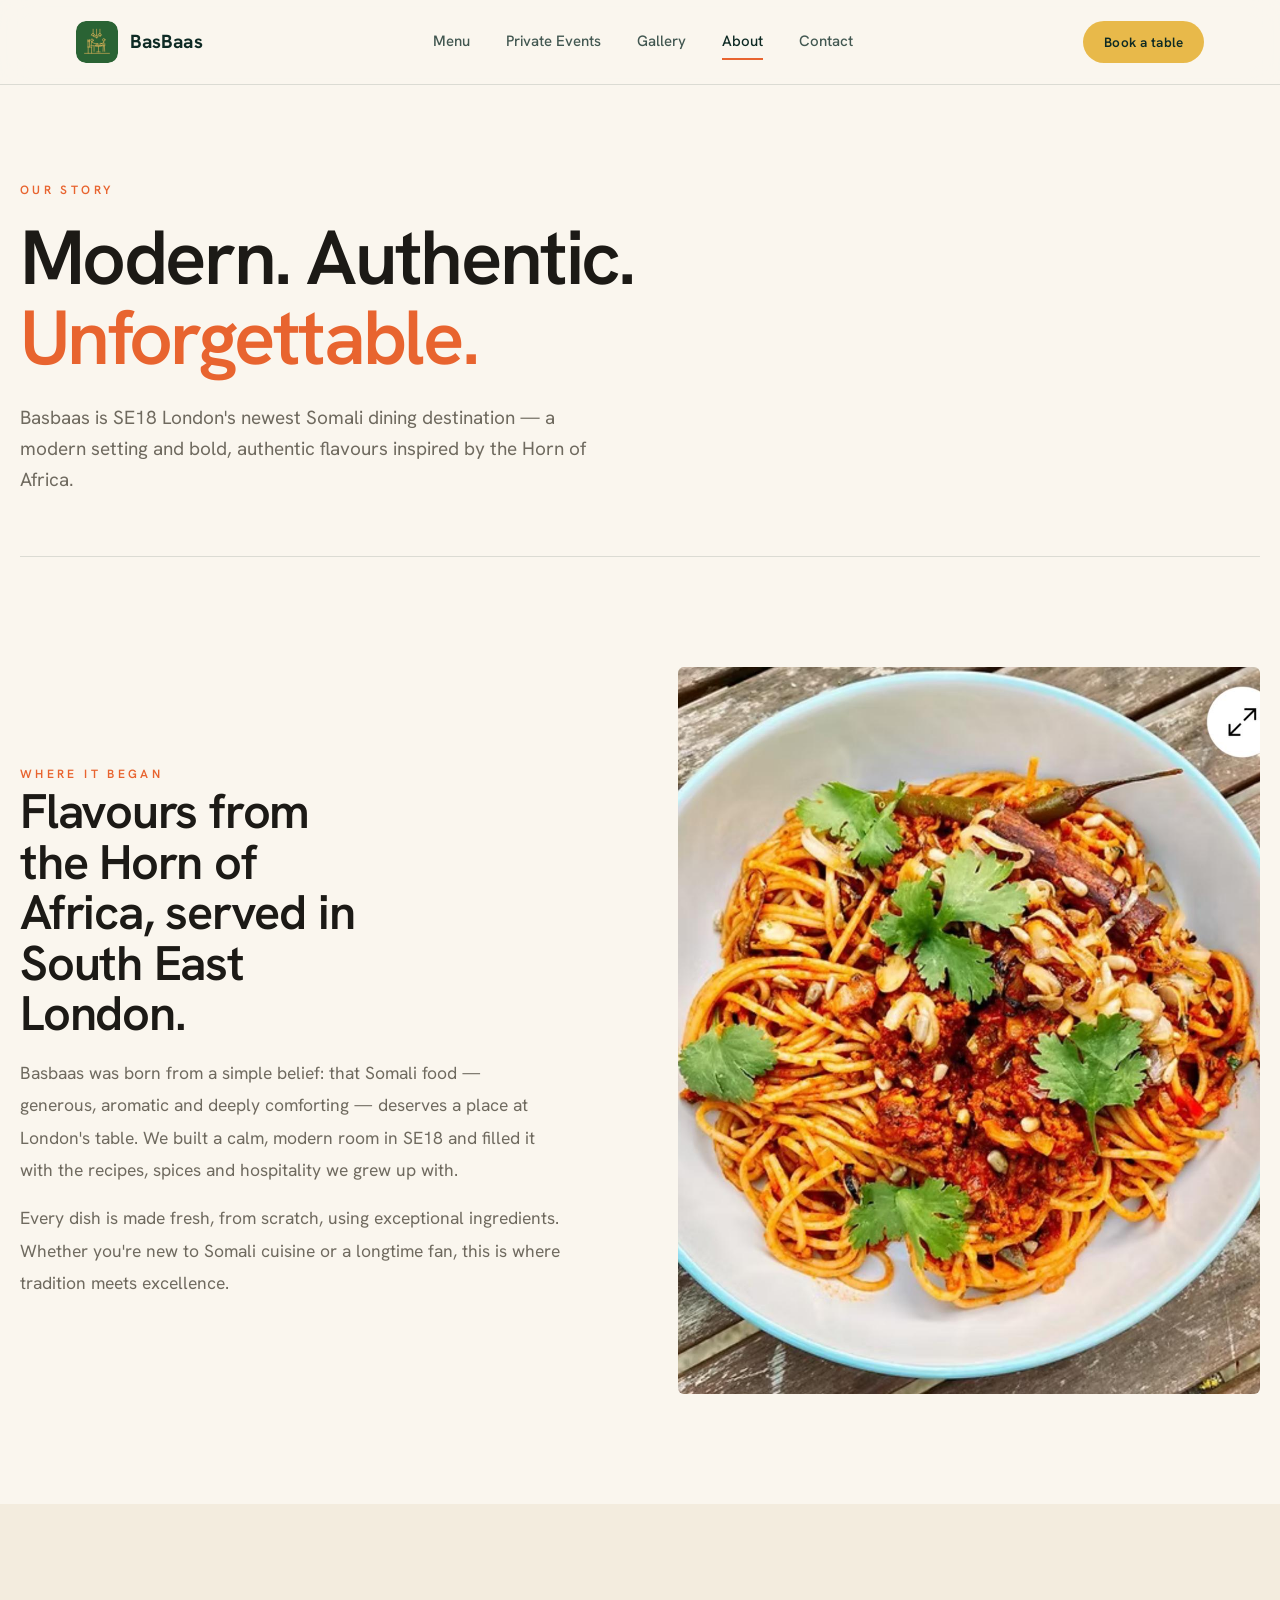
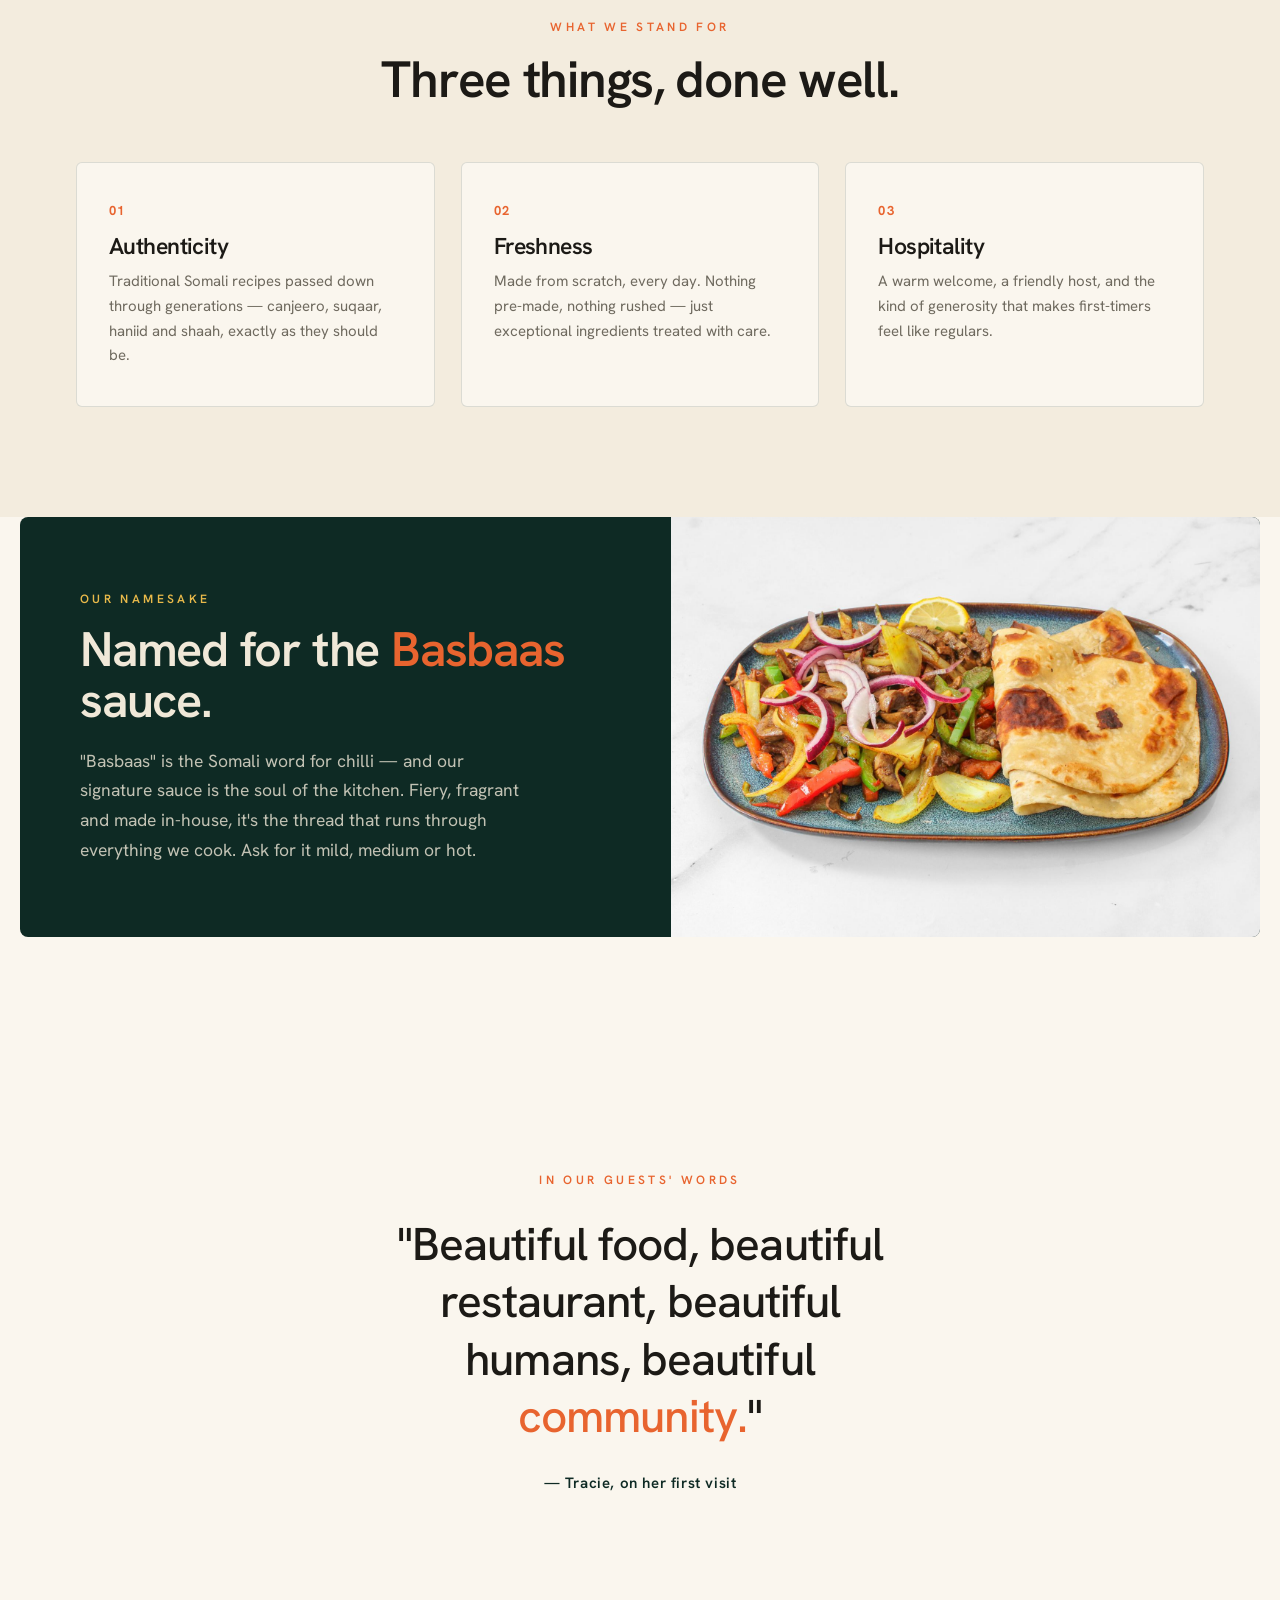
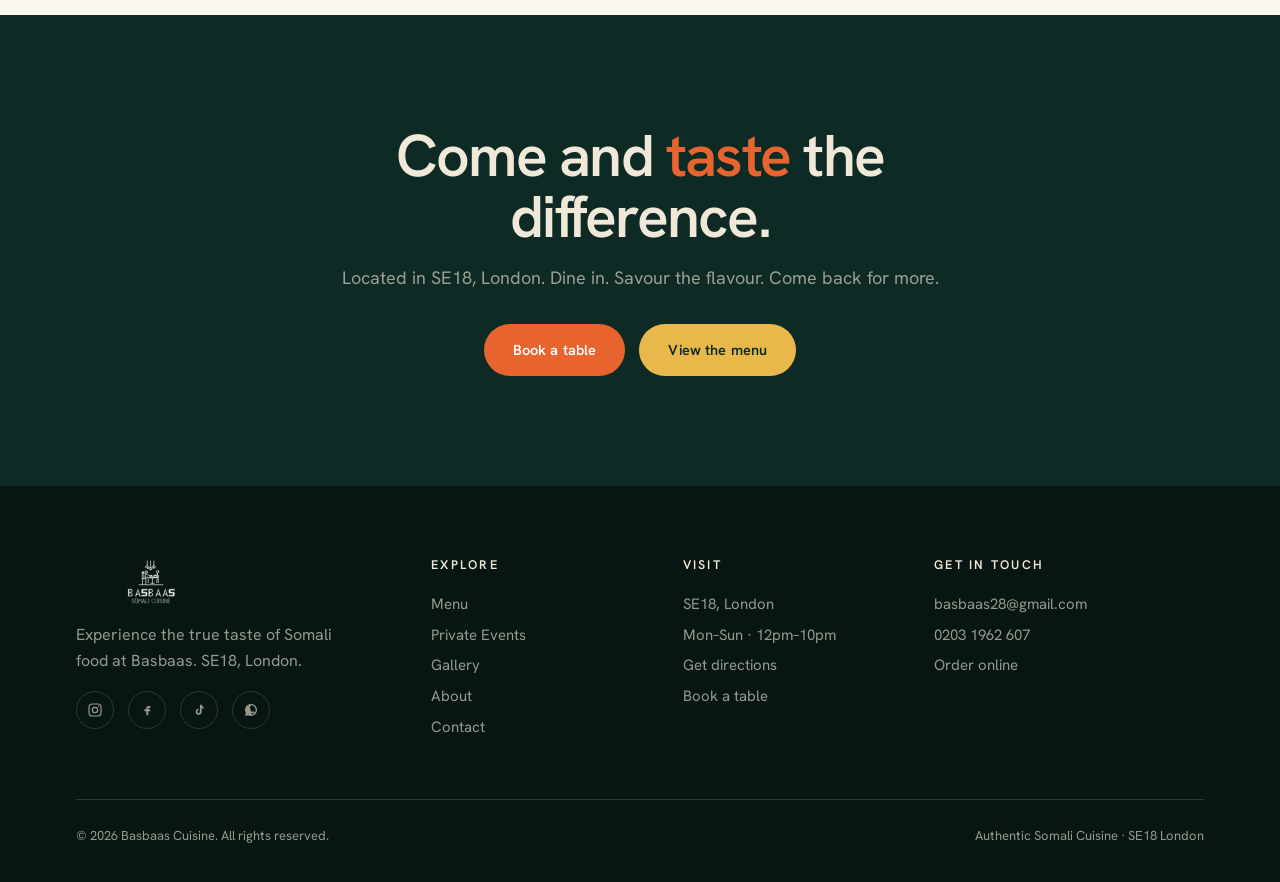
==== about.html @ 67d9a1a8 "Initial commit: BasBaas Cuisine website v2 Multi-page static site: Home, Menu, Private Events, Galle" ====
<!DOCTYPE html>
<html lang="en">
<head>
<meta charset="UTF-8">
<meta name="viewport" content="width=device-width, initial-scale=1.0">
<title>About — BasBaas Cuisine</title>
<meta name="description" content="The story of Basbaas — bringing the bold, authentic flavours of Somalia and the Horn of Africa to SE18, London.">
<link rel="icon" type="image/svg+xml" href="assets/brand/favicon.svg">
<link rel="icon" type="image/png" sizes="32x32" href="assets/brand/favicon-32.png">
<link rel="apple-touch-icon" href="assets/brand/favicon-512.png">
<link rel="preconnect" href="https://fonts.googleapis.com">
<link rel="preconnect" href="https://fonts.gstatic.com" crossorigin>
<link href="https://fonts.googleapis.com/css2?family=Hanken+Grotesk:ital,wght@0,300;0,400;0,500;0,600;0,700;0,800;1,400&display=swap" rel="stylesheet">
<link rel="stylesheet" href="assets/basbaas.css">
<style>
  .ab-intro{padding:110px 0}
  .ab-intro-grid{display:grid;grid-template-columns:1fr 1fr;gap:76px;align-items:center}
  .ab-intro h2{font-size:clamp(32px,3.8vw,52px);max-width:13ch}
  .ab-intro p{font-size:17.5px;color:var(--muted);line-height:1.85;margin-top:18px;max-width:54ch}
  .ab-intro p + p{margin-top:16px}
  .ab-intro .img{border-radius:var(--radius);overflow:hidden;aspect-ratio:4/5}
  .ab-intro .img img{width:100%;height:100%;object-fit:cover}

  .values{background:var(--paper-2);padding:110px 0}
  .values-head{text-align:center;margin-bottom:56px}
  .values-head h2{font-size:clamp(32px,4vw,52px);margin-top:14px}
  .values-grid{display:grid;grid-template-columns:repeat(3,1fr);gap:26px}
  .vcard{background:var(--paper);border:1px solid var(--line);border-radius:var(--radius);padding:38px 32px}
  .vcard .num{font-size:13px;font-weight:700;color:var(--orange);letter-spacing:.1em}
  .vcard h3{font-size:23px;margin:14px 0 10px}
  .vcard p{font-size:15px;color:var(--muted);line-height:1.65}

  .sig2{padding:0 0 110px}
  .sig2 .card{background:var(--green);color:var(--cream);border-radius:8px;overflow:hidden;display:grid;grid-template-columns:1.05fr .95fr}
  .sig2 .card-txt{padding:72px 60px;display:flex;flex-direction:column;justify-content:center}
  .sig2 h2{font-size:clamp(34px,3.8vw,54px);margin:16px 0 20px;letter-spacing:-.025em;color:var(--cream)}
  .sig2 h2 .o{color:var(--orange)}
  .sig2 p{font-size:17.5px;color:rgba(240,232,216,.8);line-height:1.7;max-width:44ch}
  .sig2 .card-img{position:relative;min-height:420px}
  .sig2 .card-img img{position:absolute;inset:0;width:100%;height:100%;object-fit:cover}

  .pullquote{padding:120px 0;text-align:center}
  .pullquote blockquote{font-size:clamp(28px,3.6vw,46px);font-weight:500;letter-spacing:-.02em;line-height:1.25;max-width:20ch;margin:24px auto 0}
  .pullquote .o{color:var(--orange)}
  .pullquote .by{margin-top:26px;font-weight:600;color:var(--green);font-size:15px;letter-spacing:.04em}

  .ab-cta{background:var(--green);color:var(--cream);padding:110px 0;text-align:center}
  .ab-cta h2{font-size:clamp(36px,4.6vw,68px);color:var(--cream);max-width:16ch;margin:0 auto 16px;letter-spacing:-.03em}
  .ab-cta h2 .o{color:var(--orange)}
  .ab-cta p{color:var(--muted-dark);font-size:18px;margin-bottom:32px}
  .ab-cta .btns{display:flex;gap:14px;justify-content:center;flex-wrap:wrap}

  @media(max-width:900px){
    .ab-intro-grid{grid-template-columns:1fr;gap:36px}
    .values-grid{grid-template-columns:1fr}
    .sig2 .card{grid-template-columns:1fr}
    .sig2 .card-img{min-height:280px;order:-1}
  }
</style>
</head>
<body>

<header class="site-header">
  <div class="wrap nav">
    <a href="index.html" class="brand"><img class="brand-mark" src="assets/brand/favicon.svg" alt="BasBaas logo">BasBaas</a>
    <nav class="navlinks">
      <a href="menu.html">Menu</a>
      <a href="private-events.html">Private Events</a>
      <a href="gallery.html">Gallery</a>
      <a href="about.html" class="active">About</a>
      <a href="contact.html">Contact</a>
    </nav>
    <div class="nav-cta">
      <a class="btn btn-gold btn-sm" data-book>Book a table</a>
      <button class="hamburger" aria-label="Menu"><span></span><span></span><span></span></button>
    </div>
  </div>
</header>
<nav class="mobile-nav">
  <button class="close" aria-label="Close">&times;</button>
  <a href="menu.html">Menu</a><a href="private-events.html">Private Events</a><a href="gallery.html">Gallery</a><a href="about.html">About</a><a href="contact.html">Contact</a>
  <a href="#" data-book style="color:var(--gold-bright)">Book a table</a>
</nav>

<section class="page-hero wrap">
  <span class="label">Our story</span>
  <h1 style="margin-top:16px">Modern. Authentic. <em>Unforgettable.</em></h1>
  <p class="lead">Basbaas is SE18 London's newest Somali dining destination — a modern setting and bold, authentic flavours inspired by the Horn of Africa.</p>
</section>

<section class="ab-intro wrap">
  <div class="ab-intro-grid">
    <div class="reveal">
      <span class="label">Where it began</span>
      <h2>Flavours from the Horn of Africa, served in South East London.</h2>
      <p>Basbaas was born from a simple belief: that Somali food — generous, aromatic and deeply comforting — deserves a place at London's table. We built a calm, modern room in SE18 and filled it with the recipes, spices and hospitality we grew up with.</p>
      <p>Every dish is made fresh, from scratch, using exceptional ingredients. Whether you're new to Somali cuisine or a longtime fan, this is where tradition meets excellence.</p>
    </div>
    <div class="img reveal d1"><img src="assets/img/PHOTO-2026-01-10-17-43-36-3.jpg" alt="Inside Basbaas"></div>
  </div>
</section>

<section class="values">
  <div class="wrap">
    <div class="values-head reveal">
      <span class="label">What we stand for</span>
      <h2>Three things, done well.</h2>
    </div>
    <div class="values-grid">
      <div class="vcard reveal"><div class="num">01</div><h3>Authenticity</h3><p>Traditional Somali recipes passed down through generations — canjeero, suqaar, haniid and shaah, exactly as they should be.</p></div>
      <div class="vcard reveal d1"><div class="num">02</div><h3>Freshness</h3><p>Made from scratch, every day. Nothing pre-made, nothing rushed — just exceptional ingredients treated with care.</p></div>
      <div class="vcard reveal d2"><div class="num">03</div><h3>Hospitality</h3><p>A warm welcome, a friendly host, and the kind of generosity that makes first-timers feel like regulars.</p></div>
    </div>
  </div>
</section>

<section class="sig2 wrap">
  <div class="card">
    <div class="card-txt reveal">
      <span class="label gold-bright">Our namesake</span>
      <h2>Named for the <span class="o">Basbaas</span> sauce.</h2>
      <p>"Basbaas" is the Somali word for chilli — and our signature sauce is the soul of the kitchen. Fiery, fragrant and made in-house, it's the thread that runs through everything we cook. Ask for it mild, medium or hot.</p>
    </div>
    <div class="card-img reveal d1"><img src="assets/img/PHOTO-2026-01-10-17-43-37-9.jpg" alt="Basbaas sauce"></div>
  </div>
</section>

<section class="pullquote wrap">
  <span class="label">In our guests' words</span>
  <blockquote>"Beautiful food, beautiful restaurant, beautiful humans, beautiful <span class="o">community.</span>"</blockquote>
  <div class="by">— Tracie, on her first visit</div>
</section>

<section class="ab-cta">
  <div class="wrap">
    <h2>Come and <span class="o">taste</span> the difference.</h2>
    <p>Located in SE18, London. Dine in. Savour the flavour. Come back for more.</p>
    <div class="btns"><a class="btn btn-orange" data-book>Book a table</a><a class="btn btn-gold" href="menu.html">View the menu</a></div>
  </div>
</section>

<footer class="site-footer">
  <div class="wrap">
    <div class="foot-grid">
      <div class="foot-brand">
        <img class="foot-logo" src="assets/brand/basbaas-stacked-transparent.svg" alt="BasBaas — Authentic Somali Cuisine">
        <p>Experience the true taste of Somali food at Basbaas. SE18, London.</p>
        <div class="foot-social">
          <a href="#" aria-label="Instagram"><svg viewBox="0 0 24 24" fill="none" stroke="currentColor" stroke-width="1.8"><rect x="3" y="3" width="18" height="18" rx="5"/><circle cx="12" cy="12" r="4"/><circle cx="17.5" cy="6.5" r="1" fill="currentColor" stroke="none"/></svg></a>
          <a href="#" aria-label="Facebook"><svg viewBox="0 0 24 24" fill="currentColor"><path d="M14 9h3V6h-3c-1.7 0-3 1.3-3 3v2H8v3h3v6h3v-6h2.5l.5-3H14V9.5c0-.3.2-.5.5-.5z"/></svg></a>
          <a href="#" aria-label="TikTok"><svg viewBox="0 0 24 24" fill="currentColor"><path d="M16 4c.3 1.8 1.4 3.2 3 3.6V10c-1.2 0-2.3-.4-3-1v5.5A4.5 4.5 0 1 1 11.5 10v2.4a2.1 2.1 0 1 0 1.9 2.1V4H16z"/></svg></a>
          <a href="#" aria-label="WhatsApp"><svg viewBox="0 0 24 24" fill="currentColor"><path d="M12 3a9 9 0 0 0-7.7 13.6L3 21l4.5-1.2A9 9 0 1 0 12 3zm0 2a7 7 0 0 1 3.6 13l-.4.2-2.7.7.7-2.6.2-.4A7 7 0 0 1 12 5zm-2.3 3.3c-.2 0-.5.1-.7.4-.2.3-.8.8-.8 1.9s.8 2.2.9 2.3c.1.2 1.6 2.5 3.9 3.4 1.9.7 2.3.6 2.7.5.4 0 1.3-.5 1.5-1 .2-.5.2-.9.1-1l-.7-.3s-1.1-.5-1.3-.6c-.2-.1-.3-.1-.5.1l-.6.8c-.1.1-.2.1-.4 0-.2-.1-.9-.3-1.7-1-.6-.6-1-1.2-1.2-1.4-.1-.2 0-.3.1-.4l.3-.4.2-.4v-.4l-.6-1.5c-.2-.4-.3-.3-.5-.3z"/></svg></a>
        </div>
      </div>
      <div><h4>Explore</h4><ul><li><a href="menu.html">Menu</a></li><li><a href="private-events.html">Private Events</a></li><li><a href="gallery.html">Gallery</a></li><li><a href="about.html">About</a></li><li><a href="contact.html">Contact</a></li></ul></div>
      <div><h4>Visit</h4><ul><li>SE18, London</li><li>Mon–Sun · 12pm–10pm</li><li><a href="contact.html">Get directions</a></li><li><a href="#" data-book>Book a table</a></li></ul></div>
      <div><h4>Get in touch</h4><ul><li><a href="mailto:basbaas28@gmail.com">basbaas28@gmail.com</a></li><li><a href="tel:02031962607">0203 1962 607</a></li><li><a href="#" data-order>Order online</a></li></ul></div>
    </div>
    <div class="foot-bot"><span>© <span data-year>2026</span> Basbaas Cuisine. All rights reserved.</span><span>Authentic Somali Cuisine · SE18 London</span></div>
  </div>
</footer>

<script src="assets/basbaas.js"></script>
</body>
</html>
---- assets/basbaas.css ----
/* ===========================================================
   BasBaas Cuisine — shared design system
   Deep green · chilli orange · gold · cream  |  Hanken Grotesk
   =========================================================== */
:root{
  --green:#0e2a24;
  --green-deep:#071612;
  --green-soft:#1a3b33;
  --orange:#e8642f;
  --orange-deep:#cf5222;
  --gold:#b8862e;          /* gold on light backgrounds */
  --gold-bright:#e8b94a;   /* gold on dark backgrounds */
  --cream:#f0e8d8;
  --paper:#faf6ee;
  --paper-2:#f3ecde;
  --ink:#1c1a16;
  --muted:#6f6a5f;
  --muted-dark:rgba(240,232,216,.62);
  --line:rgba(14,42,36,.13);
  --line-dark:rgba(240,232,216,.16);
  --shadow:0 1px 3px rgba(14,42,36,.06), 0 18px 48px rgba(14,42,36,.09);
  --radius:6px;
  --maxw:1240px;
  --ease:cubic-bezier(.4,.05,.1,1);
}
*{margin:0;padding:0;box-sizing:border-box}
html{scroll-behavior:smooth}
body{
  font-family:'Hanken Grotesk',sans-serif;
  background:var(--paper);color:var(--ink);
  -webkit-font-smoothing:antialiased;line-height:1.55;font-weight:400;
}
img{display:block;max-width:100%}
a{color:inherit;text-decoration:none}
::selection{background:var(--orange);color:#fff}

.wrap{max-width:var(--maxw);margin:0 auto;padding:0 56px}
.wrap-wide{max-width:1400px;margin:0 auto;padding:0 56px}
h1,h2,h3,h4{font-weight:600;letter-spacing:-.025em;line-height:1.04}
.label{font-size:12px;letter-spacing:.28em;text-transform:uppercase;color:var(--orange);font-weight:600}
.label.gold{color:var(--gold)}
.label.gold-bright{color:var(--gold-bright)}
.eyebrow-row{display:flex;align-items:center;gap:16px;margin-bottom:22px}
.eyebrow-row .ln{flex:1;height:1px;background:var(--line)}

/* ---------- buttons ---------- */
.btn{display:inline-flex;align-items:center;gap:9px;padding:14px 28px;border-radius:100px;
  font-weight:600;font-size:14.5px;letter-spacing:.01em;transition:.25s var(--ease);
  cursor:pointer;border:1.5px solid transparent;white-space:nowrap}
.btn svg{width:16px;height:16px}
.btn-orange{background:var(--orange);color:#fff}
.btn-orange:hover{background:var(--orange-deep);transform:translateY(-1px)}
.btn-fill{background:var(--green);color:var(--cream)}
.btn-fill:hover{background:var(--green-deep);transform:translateY(-1px)}
.btn-gold{background:var(--gold-bright);color:var(--green)}
.btn-gold:hover{background:#f1c75e}
.btn-ghost{border-color:var(--line);color:var(--green)}
.btn-ghost:hover{border-color:var(--green);background:var(--green);color:var(--cream)}
.btn-ghost-light{border-color:rgba(240,232,216,.4);color:var(--cream)}
.btn-ghost-light:hover{border-color:var(--cream);background:var(--cream);color:var(--green)}
.btn-sm{padding:10px 20px;font-size:13.5px}

/* ---------- header ---------- */
.site-header{position:sticky;top:0;z-index:80;background:rgba(250,246,238,.85);
  backdrop-filter:blur(16px);-webkit-backdrop-filter:blur(16px);
  border-bottom:1px solid var(--line);transition:background .3s,border-color .3s}
.nav{display:flex;align-items:center;justify-content:space-between;height:84px}
.brand{display:flex;align-items:center;gap:12px;font-weight:700;font-size:19px;letter-spacing:.005em;color:var(--green)}
.brand img{height:42px;width:auto}
/* real logo marks */
.brand-mark{height:46px;width:46px;display:block;flex-shrink:0;border-radius:10px}
.foot-logo{width:150px;height:auto;margin-bottom:18px;display:block}
.navlinks{display:flex;gap:36px;font-size:15px;font-weight:500}
.navlinks a{color:var(--green);opacity:.78;transition:opacity .2s;position:relative;padding:4px 0}
.navlinks a:hover{opacity:1}
.navlinks a.active{opacity:1}
.navlinks a.active::after{content:"";position:absolute;left:0;right:0;bottom:-2px;height:2px;background:var(--orange)}
.nav-cta{display:flex;align-items:center;gap:10px}
.hamburger{display:none;flex-direction:column;gap:5px;background:none;border:0;cursor:pointer;padding:8px}
.hamburger span{width:24px;height:2px;background:var(--green);transition:.25s}

/* transparent header over a dark hero (home) */
body.hero-overlay .site-header{position:fixed;left:0;right:0;background:transparent;
  backdrop-filter:none;-webkit-backdrop-filter:none;border-color:transparent}
body.hero-overlay .site-header .brand{color:var(--cream)}
body.hero-overlay .site-header .navlinks a{color:var(--cream)}
body.hero-overlay .site-header .hamburger span{background:var(--cream)}
body.hero-overlay .site-header.scrolled{position:fixed;background:rgba(7,22,18,.9);
  backdrop-filter:blur(16px);-webkit-backdrop-filter:blur(16px);border-color:var(--line-dark)}

/* mobile nav panel */
.mobile-nav{position:fixed;inset:0;z-index:90;background:var(--green-deep);
  display:flex;flex-direction:column;justify-content:center;align-items:center;gap:8px;
  opacity:0;pointer-events:none;transition:opacity .35s}
.mobile-nav.open{opacity:1;pointer-events:auto}
.mobile-nav a{color:var(--cream);font-size:32px;font-weight:600;letter-spacing:-.02em;padding:10px}
.mobile-nav a:hover{color:var(--gold-bright)}
.mobile-nav .close{position:absolute;top:28px;right:32px;background:none;border:0;color:var(--cream);font-size:34px;cursor:pointer;line-height:1}

/* ---------- marquee strip ---------- */
.strip{background:var(--orange);color:#fff;overflow:hidden;padding:15px 0;white-space:nowrap}
.strip .run{display:inline-block;font-weight:700;font-size:16px;letter-spacing:.05em;
  text-transform:uppercase;animation:marquee 32s linear infinite}
.strip .run span{margin:0 24px}
.strip .run .dot{color:var(--green)}
@keyframes marquee{to{transform:translateX(-50%)}}

/* ---------- page hero (inner pages) ---------- */
.page-hero{padding:92px 0 60px;border-bottom:1px solid var(--line)}
.page-hero h1{font-size:clamp(48px,6vw,86px);letter-spacing:-.035em;max-width:16ch}
.page-hero h1 em{font-style:normal;color:var(--orange)}
.page-hero .lead{margin-top:24px;font-size:19px;color:var(--muted);max-width:54ch;line-height:1.65}

/* ---------- dish card ---------- */
.dish{display:flex;flex-direction:column}
.dish-img{aspect-ratio:1;border-radius:var(--radius);overflow:hidden;background:var(--paper-2);margin-bottom:16px;position:relative}
.dish-img img{width:100%;height:100%;object-fit:cover;transition:transform .7s var(--ease)}
.dish:hover .dish-img img{transform:scale(1.05)}
.dish .nm{display:flex;justify-content:space-between;font-weight:600;font-size:16.5px;align-items:baseline;gap:12px}
.dish .nm .pr{color:var(--orange);flex-shrink:0}
.dish .ds{color:var(--muted);font-size:13.5px;margin-top:6px;line-height:1.55}

/* spice meter */
.spice{display:inline-flex;gap:3px;align-items:center;margin-top:10px}
.spice i{width:7px;height:7px;border-radius:50%;background:var(--line);display:block}
.spice i.on{background:var(--orange)}
.spice .lbl{font-size:10.5px;letter-spacing:.16em;text-transform:uppercase;color:var(--muted);margin-left:6px;font-weight:600}

/* ---------- footer ---------- */
.site-footer{background:var(--green-deep);color:var(--muted-dark);padding:72px 0 36px;margin-top:0}
.foot-grid{display:grid;grid-template-columns:1.5fr 1fr 1fr 1.3fr;gap:44px}
.site-footer h4{color:var(--cream);font-size:12.5px;letter-spacing:.18em;text-transform:uppercase;margin-bottom:18px;font-weight:600}
.site-footer ul{list-style:none}
.site-footer a,.site-footer li{font-size:15px;line-height:2.05}
.site-footer a:hover{color:var(--gold-bright)}
.foot-brand img{height:48px;margin-bottom:16px;filter:brightness(0) invert(1)}
.foot-brand p{max-width:32ch;line-height:1.6}
.foot-social{display:flex;gap:14px;margin-top:18px}
.foot-social a{width:38px;height:38px;border:1px solid var(--line-dark);border-radius:50%;
  display:flex;align-items:center;justify-content:center;transition:.25s}
.foot-social a:hover{background:var(--orange);border-color:var(--orange);color:#fff}
.foot-social svg{width:16px;height:16px}
.foot-bot{margin-top:56px;padding-top:26px;border-top:1px solid var(--line-dark);
  display:flex;justify-content:space-between;gap:20px;font-size:13px;flex-wrap:wrap}

/* ---------- modal (booking / order) ---------- */
.modal-veil{position:fixed;inset:0;z-index:100;background:rgba(7,22,18,.62);
  backdrop-filter:blur(6px);display:flex;align-items:center;justify-content:center;padding:24px;
  opacity:0;pointer-events:none;transition:opacity .3s}
.modal-veil.open{opacity:1;pointer-events:auto}
.modal{background:var(--paper);border-radius:12px;width:100%;max-width:520px;max-height:92vh;
  overflow:auto;transform:translateY(16px) scale(.98);transition:transform .35s var(--ease);box-shadow:0 30px 80px rgba(0,0,0,.4)}
.modal-veil.open .modal{transform:none}
.modal-head{padding:30px 34px 0;display:flex;justify-content:space-between;align-items:flex-start}
.modal-head h3{font-size:27px}
.modal-head .label{margin-bottom:8px;display:block}
.modal-close{background:none;border:0;font-size:26px;cursor:pointer;color:var(--muted);line-height:1}
.modal-close:hover{color:var(--ink)}
.modal-body{padding:22px 34px 34px}
.field{margin-bottom:16px}
.field label{display:block;font-size:13px;font-weight:600;margin-bottom:7px;color:var(--green)}
.field input,.field select{width:100%;padding:13px 15px;border:1.5px solid var(--line);border-radius:7px;
  font-family:inherit;font-size:15px;background:#fff;color:var(--ink);transition:border-color .2s}
.field input:focus,.field select:focus{outline:none;border-color:var(--orange)}
.field-row{display:grid;grid-template-columns:1fr 1fr;gap:14px}
.party-row{display:flex;gap:8px;flex-wrap:wrap}
.party-row button{flex:1;min-width:44px;padding:11px 0;border:1.5px solid var(--line);background:#fff;
  border-radius:7px;font-family:inherit;font-weight:600;cursor:pointer;transition:.2s;color:var(--ink)}
.party-row button.sel{background:var(--green);color:var(--cream);border-color:var(--green)}
.modal .btn{width:100%;justify-content:center;margin-top:8px}
.modal-confirm{text-align:center;padding:20px 0 8px}
.modal-confirm .tick{width:64px;height:64px;border-radius:50%;background:var(--green);color:var(--gold-bright);
  display:flex;align-items:center;justify-content:center;margin:0 auto 18px;font-size:30px}
.modal-confirm h3{font-size:26px;margin-bottom:10px}
.modal-confirm p{color:var(--muted);font-size:15.5px}

/* order options */
.order-opt{display:flex;align-items:center;gap:16px;padding:16px 18px;border:1.5px solid var(--line);
  border-radius:10px;margin-bottom:12px;transition:.2s;cursor:pointer}
.order-opt:hover{border-color:var(--orange);background:#fff;transform:translateX(3px)}
.order-opt .ic{width:46px;height:46px;border-radius:10px;background:var(--green);color:var(--gold-bright);
  display:flex;align-items:center;justify-content:center;flex-shrink:0;font-weight:700}
.order-opt .t{font-weight:600;font-size:16px}
.order-opt .s{font-size:13px;color:var(--muted)}
.order-opt .arr{margin-left:auto;color:var(--muted)}

/* ---------- scroll reveal ---------- */
.reveal{opacity:0;transform:translateY(26px);transition:opacity .8s var(--ease),transform .8s var(--ease)}
.reveal.is-visible{opacity:1;transform:none}
.reveal.d1{transition-delay:.08s}.reveal.d2{transition-delay:.16s}
.reveal.d3{transition-delay:.24s}.reveal.d4{transition-delay:.32s}
@media (prefers-reduced-motion:reduce){
  .reveal{opacity:1;transform:none;transition:none}
  .strip .run{animation:none}
  html{scroll-behavior:auto}
}

/* ---------- responsive ---------- */
@media(max-width:960px){
  .wrap,.wrap-wide{padding:0 28px}
  .navlinks,.nav-cta .btn{display:none}
  .hamburger{display:flex}
  .foot-grid{grid-template-columns:1fr 1fr;gap:32px}
  .field-row{grid-template-columns:1fr}
}
@media(max-width:560px){
  .foot-grid{grid-template-columns:1fr}
}
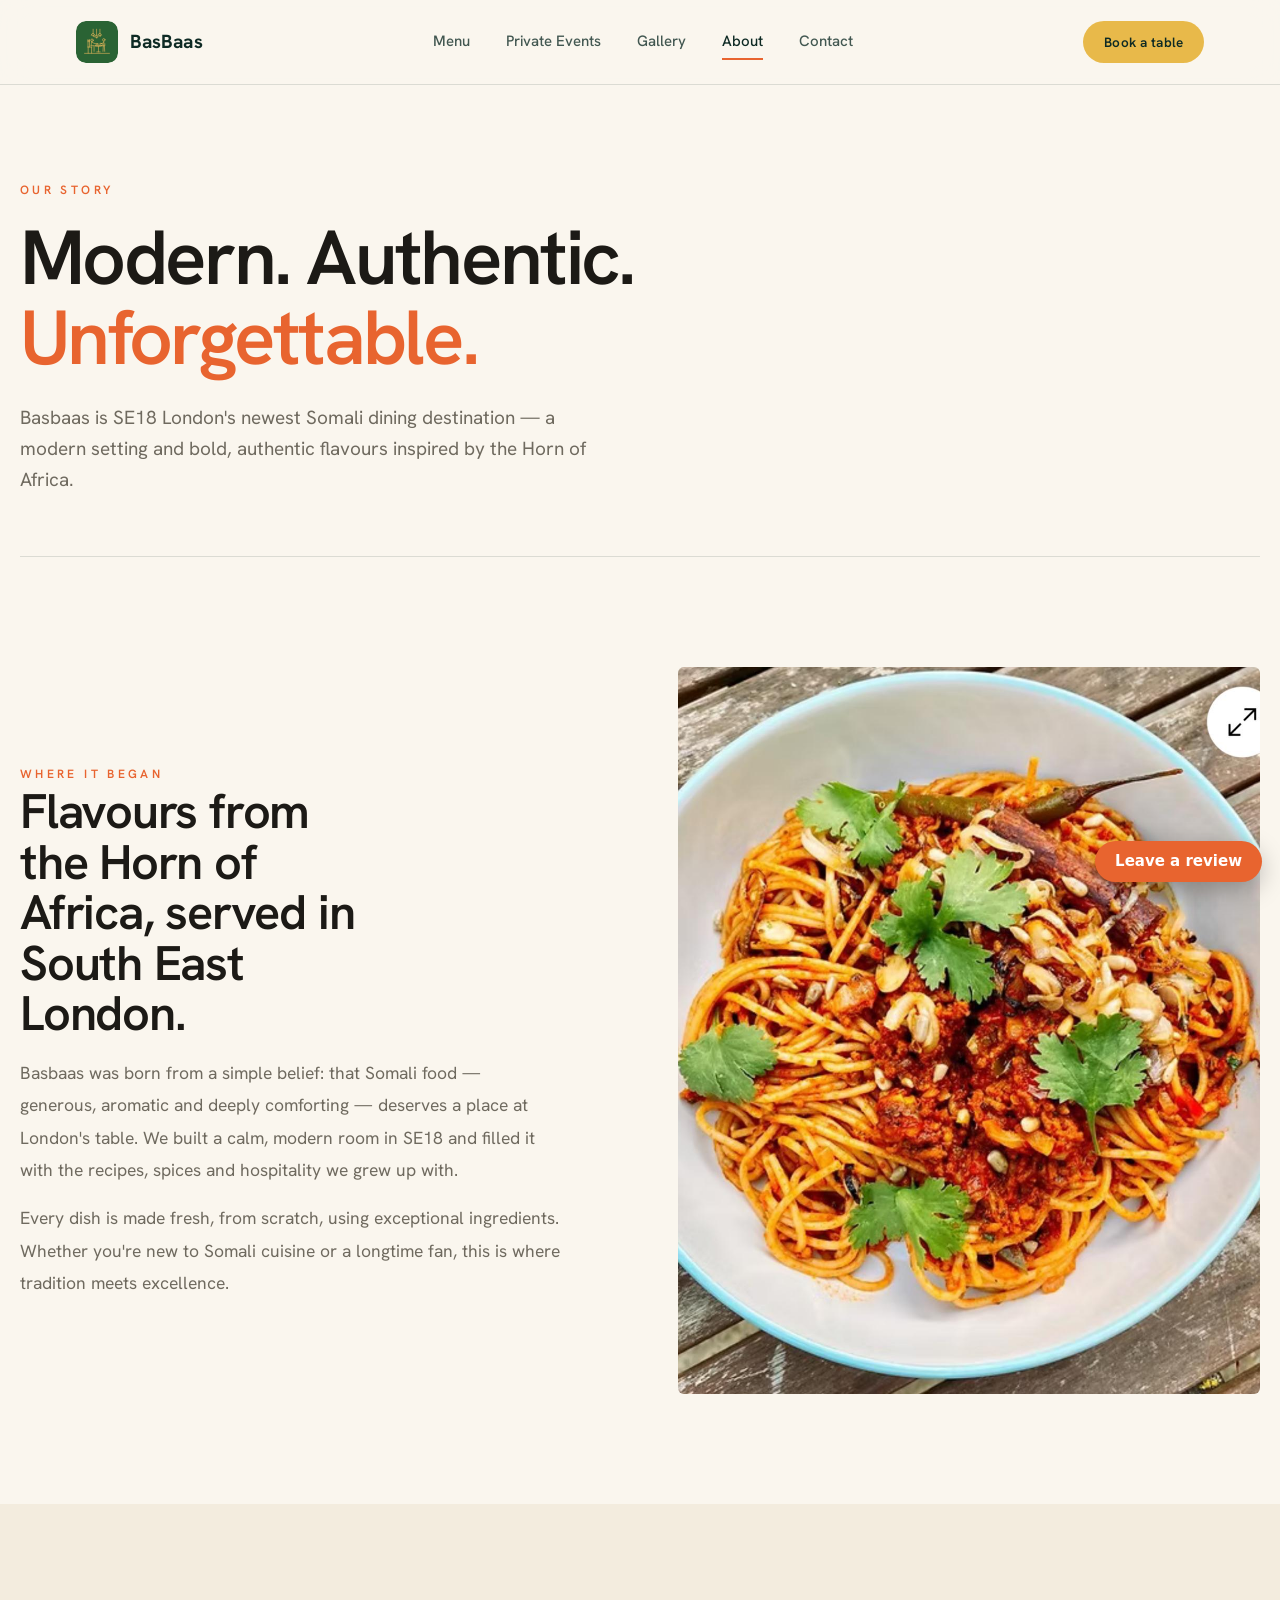
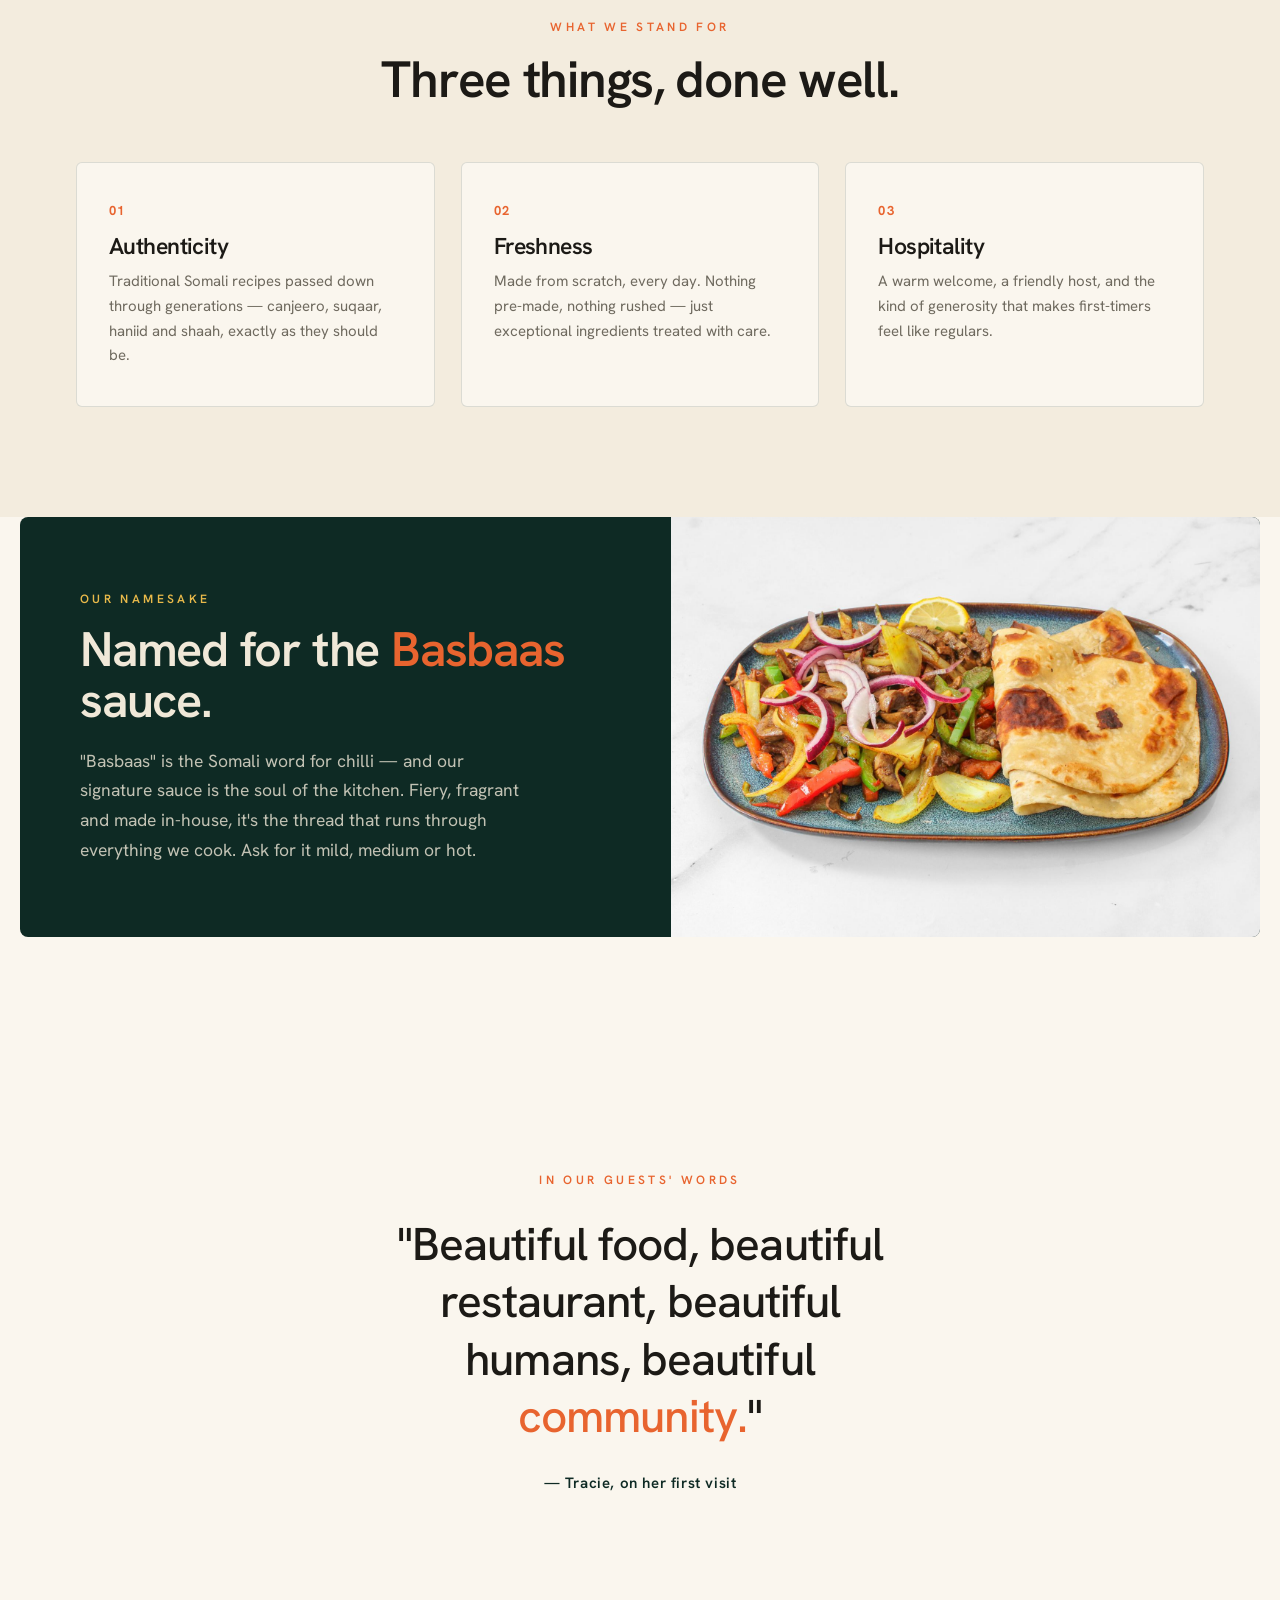
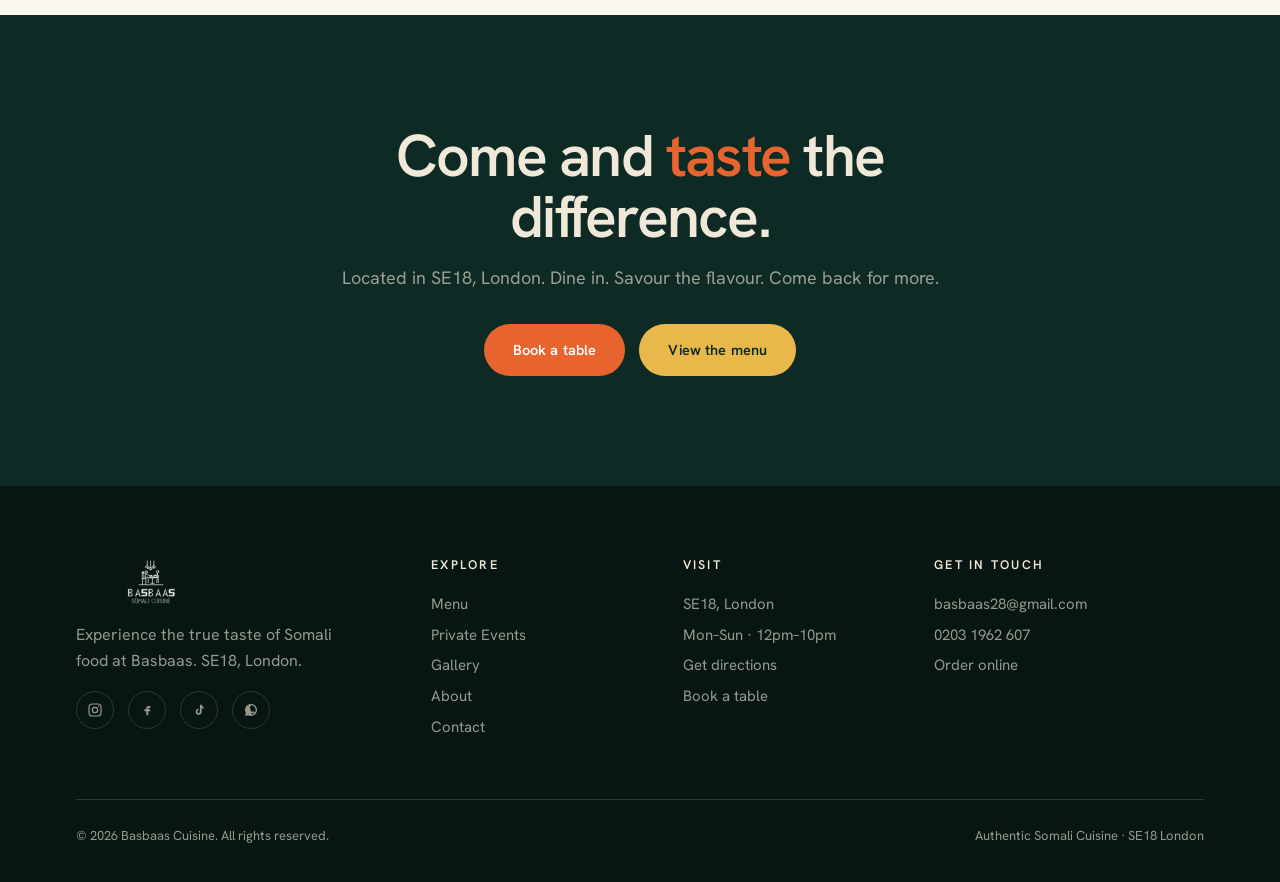
==== commit 269792f2: "Wire Masul forms widget (order/booking/review) Add the shared masul-widget (launcher + modal) so CTA" ====
--- a/about.html
+++ b/about.html
@@ -57,6 +57,20 @@
     .sig2 .card-img{min-height:280px;order:-1}
   }
 </style>
+<!-- seo:auto start -->
+<link rel="canonical" href="https://basbaas-v2.vercel.app/about">
+<meta property="og:type" content="website">
+<meta property="og:site_name" content="BasBaas Cuisine">
+<meta property="og:title" content="About — BasBaas Cuisine">
+<meta property="og:description" content="BasBaas Cuisine — authentic Somali food in SE18 London. Bold flavours from the Horn of Africa built around our signature Basbaas sauce.">
+<meta property="og:url" content="https://basbaas-v2.vercel.app/about">
+<meta property="og:locale" content="en_GB">
+<meta property="og:image" content="https://basbaas-v2.vercel.app/assets/img/PHOTO-2026-05-07-20-31-18.jpg">
+<meta name="twitter:card" content="summary_large_image">
+<meta name="twitter:title" content="About — BasBaas Cuisine">
+<meta name="twitter:description" content="BasBaas Cuisine — authentic Somali food in SE18 London. Bold flavours from the Horn of Africa built around our signature Basbaas sauce.">
+<meta name="twitter:image" content="https://basbaas-v2.vercel.app/assets/img/PHOTO-2026-05-07-20-31-18.jpg">
+<!-- seo:auto end -->
 </head>
 <body>
 
@@ -71,7 +85,7 @@
       <a href="contact.html">Contact</a>
     </nav>
     <div class="nav-cta">
-      <a class="btn btn-gold btn-sm" data-book>Book a table</a>
+      <a class="btn btn-gold btn-sm" data-book data-masul-open="booking">Book a table</a>
       <button class="hamburger" aria-label="Menu"><span></span><span></span><span></span></button>
     </div>
   </div>
@@ -79,7 +93,7 @@
 <nav class="mobile-nav">
   <button class="close" aria-label="Close">&times;</button>
   <a href="menu.html">Menu</a><a href="private-events.html">Private Events</a><a href="gallery.html">Gallery</a><a href="about.html">About</a><a href="contact.html">Contact</a>
-  <a href="#" data-book style="color:var(--gold-bright)">Book a table</a>
+  <a href="#" data-book data-masul-open="booking" style="color:var(--gold-bright)">Book a table</a>
 </nav>
 
 <section class="page-hero wrap">
@@ -96,7 +110,7 @@
       <p>Basbaas was born from a simple belief: that Somali food — generous, aromatic and deeply comforting — deserves a place at London's table. We built a calm, modern room in SE18 and filled it with the recipes, spices and hospitality we grew up with.</p>
       <p>Every dish is made fresh, from scratch, using exceptional ingredients. Whether you're new to Somali cuisine or a longtime fan, this is where tradition meets excellence.</p>
     </div>
-    <div class="img reveal d1"><img src="assets/img/PHOTO-2026-01-10-17-43-36-3.jpg" alt="Inside Basbaas"></div>
+    <div class="img reveal d1"><img src="assets/img/PHOTO-2026-01-10-17-43-36-3.jpg" alt="Inside Basbaas" loading="lazy" decoding="async"></div>
   </div>
 </section>
 
@@ -121,7 +135,7 @@
       <h2>Named for the <span class="o">Basbaas</span> sauce.</h2>
       <p>"Basbaas" is the Somali word for chilli — and our signature sauce is the soul of the kitchen. Fiery, fragrant and made in-house, it's the thread that runs through everything we cook. Ask for it mild, medium or hot.</p>
     </div>
-    <div class="card-img reveal d1"><img src="assets/img/PHOTO-2026-01-10-17-43-37-9.jpg" alt="Basbaas sauce"></div>
+    <div class="card-img reveal d1"><img src="assets/img/PHOTO-2026-01-10-17-43-37-9.jpg" alt="Basbaas sauce" loading="lazy" decoding="async"></div>
   </div>
 </section>
 
@@ -135,7 +149,7 @@
   <div class="wrap">
     <h2>Come and <span class="o">taste</span> the difference.</h2>
     <p>Located in SE18, London. Dine in. Savour the flavour. Come back for more.</p>
-    <div class="btns"><a class="btn btn-orange" data-book>Book a table</a><a class="btn btn-gold" href="menu.html">View the menu</a></div>
+    <div class="btns"><a class="btn btn-orange" data-book data-masul-open="booking">Book a table</a><a class="btn btn-gold" href="menu.html">View the menu</a></div>
   </div>
 </section>
 
@@ -143,7 +157,7 @@
   <div class="wrap">
     <div class="foot-grid">
       <div class="foot-brand">
-        <img class="foot-logo" src="assets/brand/basbaas-stacked-transparent.svg" alt="BasBaas — Authentic Somali Cuisine">
+        <img class="foot-logo" src="assets/brand/basbaas-stacked-transparent.svg" alt="BasBaas — Authentic Somali Cuisine" loading="lazy" decoding="async">
         <p>Experience the true taste of Somali food at Basbaas. SE18, London.</p>
         <div class="foot-social">
           <a href="#" aria-label="Instagram"><svg viewBox="0 0 24 24" fill="none" stroke="currentColor" stroke-width="1.8"><rect x="3" y="3" width="18" height="18" rx="5"/><circle cx="12" cy="12" r="4"/><circle cx="17.5" cy="6.5" r="1" fill="currentColor" stroke="none"/></svg></a>
@@ -153,13 +167,21 @@
         </div>
       </div>
       <div><h4>Explore</h4><ul><li><a href="menu.html">Menu</a></li><li><a href="private-events.html">Private Events</a></li><li><a href="gallery.html">Gallery</a></li><li><a href="about.html">About</a></li><li><a href="contact.html">Contact</a></li></ul></div>
-      <div><h4>Visit</h4><ul><li>SE18, London</li><li>Mon–Sun · 12pm–10pm</li><li><a href="contact.html">Get directions</a></li><li><a href="#" data-book>Book a table</a></li></ul></div>
-      <div><h4>Get in touch</h4><ul><li><a href="mailto:basbaas28@gmail.com">basbaas28@gmail.com</a></li><li><a href="tel:02031962607">0203 1962 607</a></li><li><a href="#" data-order>Order online</a></li></ul></div>
+      <div><h4>Visit</h4><ul><li>SE18, London</li><li>Mon–Sun · 12pm–10pm</li><li><a href="contact.html">Get directions</a></li><li><a href="#" data-book data-masul-open="booking">Book a table</a></li></ul></div>
+      <div><h4>Get in touch</h4><ul><li><a href="mailto:basbaas28@gmail.com">basbaas28@gmail.com</a></li><li><a href="tel:02031962607">0203 1962 607</a></li><li><a href="#" data-order data-masul-open="order">Order online</a></li></ul></div>
     </div>
     <div class="foot-bot"><span>© <span data-year>2026</span> Basbaas Cuisine. All rights reserved.</span><span>Authentic Somali Cuisine · SE18 London</span></div>
   </div>
 </footer>
 
 <script src="assets/basbaas.js"></script>
+<!-- masul:start -->
+<script>
+window.MASUL_SITE_ID="basbaas-v2";
+window.MASUL_ACCENT="#e8642f";
+window.MASUL_MENU=[{"cat":"Light Bites","name":"Basbaas Liver","price":7},{"cat":"Light Bites","name":"Basbaas Egg Omelet","price":6},{"cat":"Light Bites","name":"Masoub","price":7},{"cat":"Mains","name":"Marinated Quarter Chicken","price":9},{"cat":"Mains","name":"Chicken Suqaar","price":9},{"cat":"Mains","name":"Salmon Special","price":11},{"cat":"Mains","name":"Kingfish Special","price":11},{"cat":"Desserts","name":"Date Cake","price":4},{"cat":"Desserts","name":"Milk Cake","price":4}];
+</script>
+<script src="masul-widget.js" defer></script>
+<!-- masul:end -->
 </body>
 </html>
